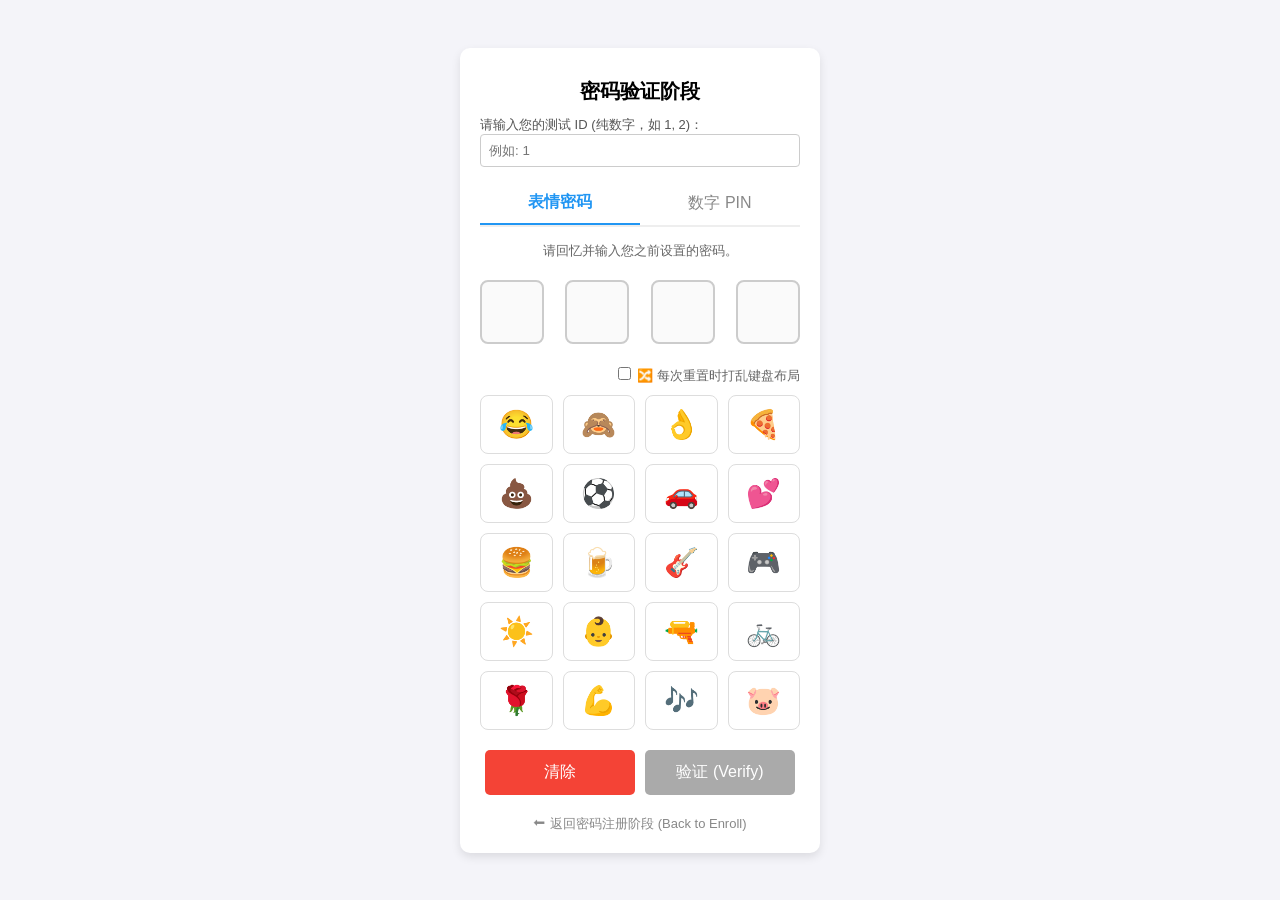
==== frontend/verify.html @ f90091fd "添加验证页面，完善输入页面功能" ====
<!DOCTYPE html>
<html lang="zh-CN">
<head>
    <meta charset="UTF-8">
    <meta name="viewport" content="width=device-width, initial-scale=1.0">
    <title>回忆与验证阶段 - EmojiAuth</title>
    <link rel="stylesheet" href="style.css">
    <style>
        /* 针对验证页面的微调样式 */
        .user-input-section { margin-bottom: 15px; text-align: left; }
        .user-input-section input { width: 100%; padding: 8px; border: 1px solid #ccc; border-radius: 4px; box-sizing: border-box; }
        .attempts-display { color: #f44336; font-weight: bold; font-size: 14px; margin-bottom: 10px; }
    </style>
</head>
<body>
    <div class="container" style="padding-top: 20px;">
        <h2>密码验证阶段</h2>
        
        <div class="user-input-section">
            <label for="userIdInput" style="font-size: 13px; color: #555;">请输入您的测试 ID (纯数字，如 1, 2)：</label>
            <input type="number" id="userIdInput" placeholder="例如: 1">
        </div>
        <div class="tabs">
            <button id="tabEmoji" class="tab active" onclick="switchTab('Emoji_Password')">表情密码</button>
            <button id="tabNumeric" class="tab" onclick="switchTab('Numeric_PIN')">数字 PIN</button>
        </div>

        <p class="instruction">请回忆并输入您之前设置的密码。</p>
        
        <div id="attemptsDisplay" class="attempts-display" style="display: none;">当前尝试次数: 1</div>

        <div class="password-display" id="passwordDisplay">
            <div class="slot" id="slot-0"></div>
            <div class="slot" id="slot-1"></div>
            <div class="slot" id="slot-2"></div>
            <div class="slot" id="slot-3"></div>
        </div>
        <div class="toggle-section" style="margin-bottom: 10px; text-align: right; font-size: 13px; color: #666;">
            <label style="cursor: pointer;">
                <input type="checkbox" id="randomKeyboardToggle" onchange="toggleRandomKeyboard()">
                🔀 每次重置时打乱键盘布局
            </label>
        </div>

        <div class="keyboard" id="emojiKeyboard"></div>
        <div class="keyboard numeric-keyboard" id="numericKeyboard" style="display: none;"></div>

        <div class="controls">
            <button class="btn btn-clear" id="clearBtn" onclick="clearPassword()">清除</button>
            <button class="btn btn-submit" id="submitBtn" onclick="verifyPassword()" disabled>验证 (Verify)</button>
        </div>
        
        <div style="margin-top: 20px; text-align: center; font-size: 13px;">
            <a href="index.html" style="color: #888; text-decoration: none;">
                ⬅ 返回密码注册阶段 (Back to Enroll)
            </a>
        </div>
    </div>

    <script src="verify.js"></script>
</body>
</html>
---- frontend/style.css ----
body {
    font-family: Arial, sans-serif;
    display: flex; justify-content: center; align-items: center;
    height: 100vh; background-color: #f4f4f9; margin: 0;
}

.container {
    background: white; 
    padding: 45px 20px 20px 20px; /* 顶部加大了 padding，给计时器留出专属空间 */
    border-radius: 10px;
    box-shadow: 0 4px 10px rgba(0,0,0,0.1); 
    text-align: center; 
    width: 320px;
    position: relative; /* 关键：让内部的绝对定位以 container 为基准 */
}

/* 悬浮计时器样式 */
.timer-section {
    position: absolute;
    top: 15px;
    right: 15px;
    display: flex;
    align-items: center;
    gap: 8px;
}

.btn-start {
    background-color: #FF9800;
    color: white;
    padding: 5px 12px;
    border: none;
    border-radius: 4px;
    font-size: 13px;
    cursor: pointer;
}

.btn-start:disabled {
    background-color: #ccc;
    cursor: not-allowed;
}

#timerDisplay {
    font-size: 13px;
    font-weight: bold;
    color: #888;
}

/* 选项卡样式 */
.tabs { display: flex; margin-bottom: 15px; border-bottom: 2px solid #eee; }
.tab { 
    flex: 1; padding: 10px; border: none; background: none; 
    cursor: pointer; font-size: 16px; color: #888; transition: 0.2s;
}
.tab.active { color: #2196F3; border-bottom: 2px solid #2196F3; font-weight: bold; }

h2 { font-size: 20px; margin: 10px 0; }
.instruction { font-size: 13px; color: #666; margin-bottom: 20px; }

/* 密码槽位 */
.password-display { display: flex; justify-content: space-between; margin-bottom: 20px; }
.slot {
    width: 60px; height: 60px; border: 2px solid #ccc; border-radius: 8px;
    font-size: 32px; display: flex; justify-content: center; align-items: center;
    background-color: #fafafa; transition: background-color 0.2s;
}

/* 掩码样式 */
.slot.masked-emoji { background-color: #4CAF50; color: white; border-color: #4CAF50; font-size: 28px; }
.slot.masked-pin { color: #333; font-size: 40px; }

/* 键盘基础样式 */
.keyboard { gap: 10px; margin-bottom: 20px; }

/* Emoji键盘 4x5 */
#emojiKeyboard { display: grid; grid-template-columns: repeat(4, 1fr); }

/* 数字键盘 3x4 */
.numeric-keyboard { display: grid; grid-template-columns: repeat(3, 1fr); }

.key-btn {
    background: #fff; border: 1px solid #ddd; border-radius: 8px;
    padding: 12px 0; cursor: pointer; transition: background 0.1s;
}
.emoji-btn { font-size: 28px; }
.numeric-btn { font-size: 24px; font-weight: bold; color: #333; }
.key-btn:hover { background: #f0f0f0; }
.key-btn:active { background: #e0e0e0; }
.key-btn.empty { background: transparent; border: none; cursor: default; }

/* 底部按钮 */
.controls { display: flex; justify-content: space-between; }
.btn { flex: 1; padding: 12px; border: none; border-radius: 5px; font-size: 16px; cursor: pointer; margin: 0 5px; }
.btn-clear { background-color: #f44336; color: white; }
.btn-submit { background-color: #2196F3; color: white; }
.btn-submit:disabled { background-color: #aaa; cursor: not-allowed; }
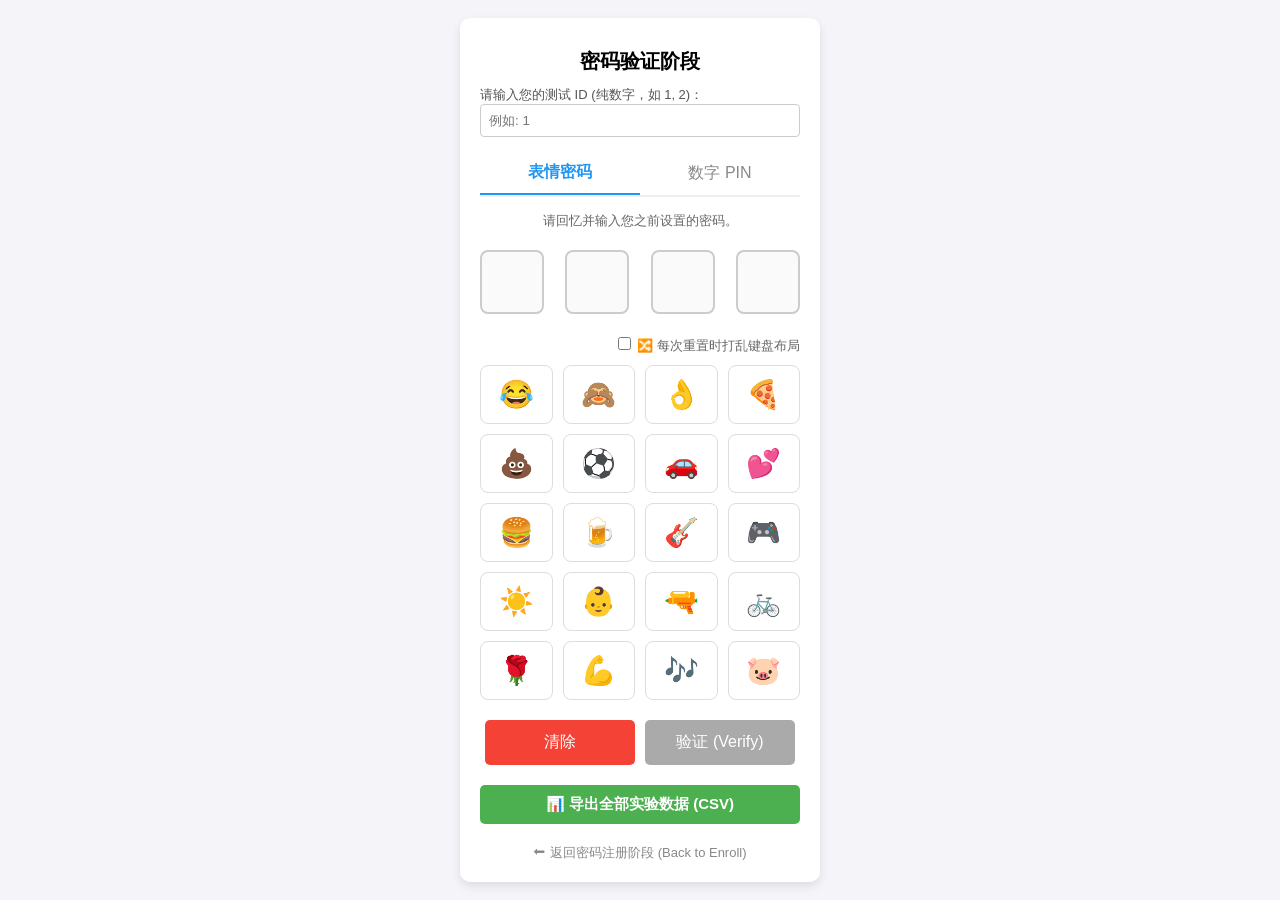
==== commit 42d51366: "增加导出功能" ====
--- a/frontend/verify.html
+++ b/frontend/verify.html
@@ -50,6 +50,12 @@
             <button class="btn btn-submit" id="submitBtn" onclick="verifyPassword()" disabled>验证 (Verify)</button>
         </div>
         
+        <div style="margin-top: 20px; text-align: center;">
+            <button onclick="exportData()" style="padding: 10px 20px; background-color: #4CAF50; color: white; border: none; border-radius: 5px; cursor: pointer; font-weight: bold; width: 100%; font-size: 15px;">
+                📊 导出全部实验数据 (CSV)
+            </button>
+        </div>
+        
         <div style="margin-top: 20px; text-align: center; font-size: 13px;">
             <a href="index.html" style="color: #888; text-decoration: none;">
                 ⬅ 返回密码注册阶段 (Back to Enroll)
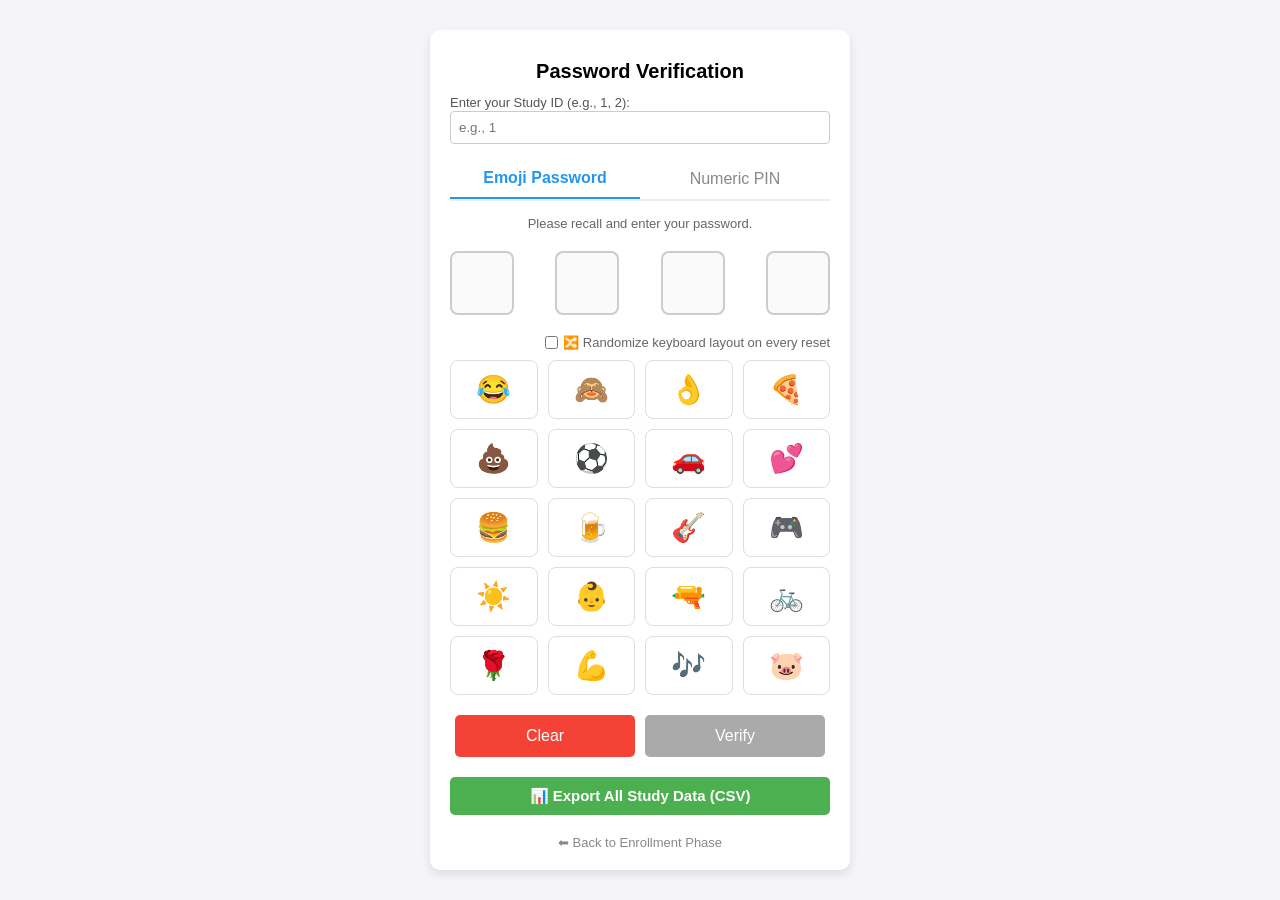
==== commit bb789191: "Translate the language of page and readme into the English" ====
--- a/frontend/verify.html
+++ b/frontend/verify.html
@@ -1,12 +1,11 @@
 <!DOCTYPE html>
-<html lang="zh-CN">
+<html lang="en">
 <head>
     <meta charset="UTF-8">
     <meta name="viewport" content="width=device-width, initial-scale=1.0">
-    <title>回忆与验证阶段 - EmojiAuth</title>
+    <title>Verification Phase</title>
     <link rel="stylesheet" href="style.css">
     <style>
-        /* 针对验证页面的微调样式 */
         .user-input-section { margin-bottom: 15px; text-align: left; }
         .user-input-section input { width: 100%; padding: 8px; border: 1px solid #ccc; border-radius: 4px; box-sizing: border-box; }
         .attempts-display { color: #f44336; font-weight: bold; font-size: 14px; margin-bottom: 10px; }
@@ -14,20 +13,21 @@
 </head>
 <body>
     <div class="container" style="padding-top: 20px;">
-        <h2>密码验证阶段</h2>
+        <h2>Password Verification</h2>
         
         <div class="user-input-section">
-            <label for="userIdInput" style="font-size: 13px; color: #555;">请输入您的测试 ID (纯数字，如 1, 2)：</label>
-            <input type="number" id="userIdInput" placeholder="例如: 1">
-        </div>
-        <div class="tabs">
-            <button id="tabEmoji" class="tab active" onclick="switchTab('Emoji_Password')">表情密码</button>
-            <button id="tabNumeric" class="tab" onclick="switchTab('Numeric_PIN')">数字 PIN</button>
+            <label for="userIdInput" style="font-size: 13px; color: #555;">Enter your Study ID (e.g., 1, 2):</label>
+            <input type="number" id="userIdInput" placeholder="e.g., 1">
         </div>
 
-        <p class="instruction">请回忆并输入您之前设置的密码。</p>
+        <div class="tabs">
+            <button id="tabEmoji" class="tab active" onclick="switchTab('Emoji_Password')">Emoji Password</button>
+            <button id="tabNumeric" class="tab" onclick="switchTab('Numeric_PIN')">Numeric PIN</button>
+        </div>
+
+        <p class="instruction">Please recall and enter your password.</p>
         
-        <div id="attemptsDisplay" class="attempts-display" style="display: none;">当前尝试次数: 1</div>
+        <div id="attemptsDisplay" class="attempts-display" style="display: none;">Current Attempt: 1</div>
 
         <div class="password-display" id="passwordDisplay">
             <div class="slot" id="slot-0"></div>
@@ -35,10 +35,11 @@
             <div class="slot" id="slot-2"></div>
             <div class="slot" id="slot-3"></div>
         </div>
-        <div class="toggle-section" style="margin-bottom: 10px; text-align: right; font-size: 13px; color: #666;">
-            <label style="cursor: pointer;">
-                <input type="checkbox" id="randomKeyboardToggle" onchange="toggleRandomKeyboard()">
-                🔀 每次重置时打乱键盘布局
+
+        <div class="toggle-section" style="margin-bottom: 10px; display: flex; justify-content: flex-end; font-size: 13px; color: #666; white-space: nowrap;">
+            <label style="cursor: pointer; display: flex; align-items: center; gap: 5px;">
+                <input type="checkbox" id="randomKeyboardToggle" onchange="toggleRandomKeyboard()" style="margin: 0;">
+                🔀 Randomize keyboard layout on every reset
             </label>
         </div>
 
@@ -46,19 +47,19 @@
         <div class="keyboard numeric-keyboard" id="numericKeyboard" style="display: none;"></div>
 
         <div class="controls">
-            <button class="btn btn-clear" id="clearBtn" onclick="clearPassword()">清除</button>
-            <button class="btn btn-submit" id="submitBtn" onclick="verifyPassword()" disabled>验证 (Verify)</button>
+            <button class="btn btn-clear" id="clearBtn" onclick="clearPassword()">Clear</button>
+            <button class="btn btn-submit" id="submitBtn" onclick="verifyPassword()" disabled>Verify</button>
         </div>
         
         <div style="margin-top: 20px; text-align: center;">
             <button onclick="exportData()" style="padding: 10px 20px; background-color: #4CAF50; color: white; border: none; border-radius: 5px; cursor: pointer; font-weight: bold; width: 100%; font-size: 15px;">
-                📊 导出全部实验数据 (CSV)
+                📊 Export All Study Data (CSV)
             </button>
         </div>
         
         <div style="margin-top: 20px; text-align: center; font-size: 13px;">
             <a href="index.html" style="color: #888; text-decoration: none;">
-                ⬅ 返回密码注册阶段 (Back to Enroll)
+                ⬅ Back to Enrollment Phase
             </a>
         </div>
     </div>
--- a/frontend/style.css
+++ b/frontend/style.css
@@ -1,27 +1,32 @@
 body {
     font-family: Arial, sans-serif;
-    display: flex; justify-content: center; align-items: center;
-    height: 100vh; background-color: #f4f4f9; margin: 0;
+    display: flex; 
+    justify-content: center; 
+    min-height: 100vh; 
+    background-color: #f4f4f9; 
+    margin: 0;
+    padding: 30px 0; 
+    box-sizing: border-box;
 }
 
 .container {
     background: white; 
-    padding: 45px 20px 20px 20px; /* 顶部加大了 padding，给计时器留出专属空间 */
+    padding: 20px; 
     border-radius: 10px;
     box-shadow: 0 4px 10px rgba(0,0,0,0.1); 
     text-align: center; 
-    width: 320px;
-    position: relative; /* 关键：让内部的绝对定位以 container 为基准 */
+    width: 380px; 
+    max-width: 95%; 
+    margin: auto; 
 }
 
-/* 悬浮计时器样式 */
+
 .timer-section {
-    position: absolute;
-    top: 15px;
-    right: 15px;
     display: flex;
+    justify-content: flex-end; 
     align-items: center;
     gap: 8px;
+    margin-bottom: 15px;
 }
 
 .btn-start {
